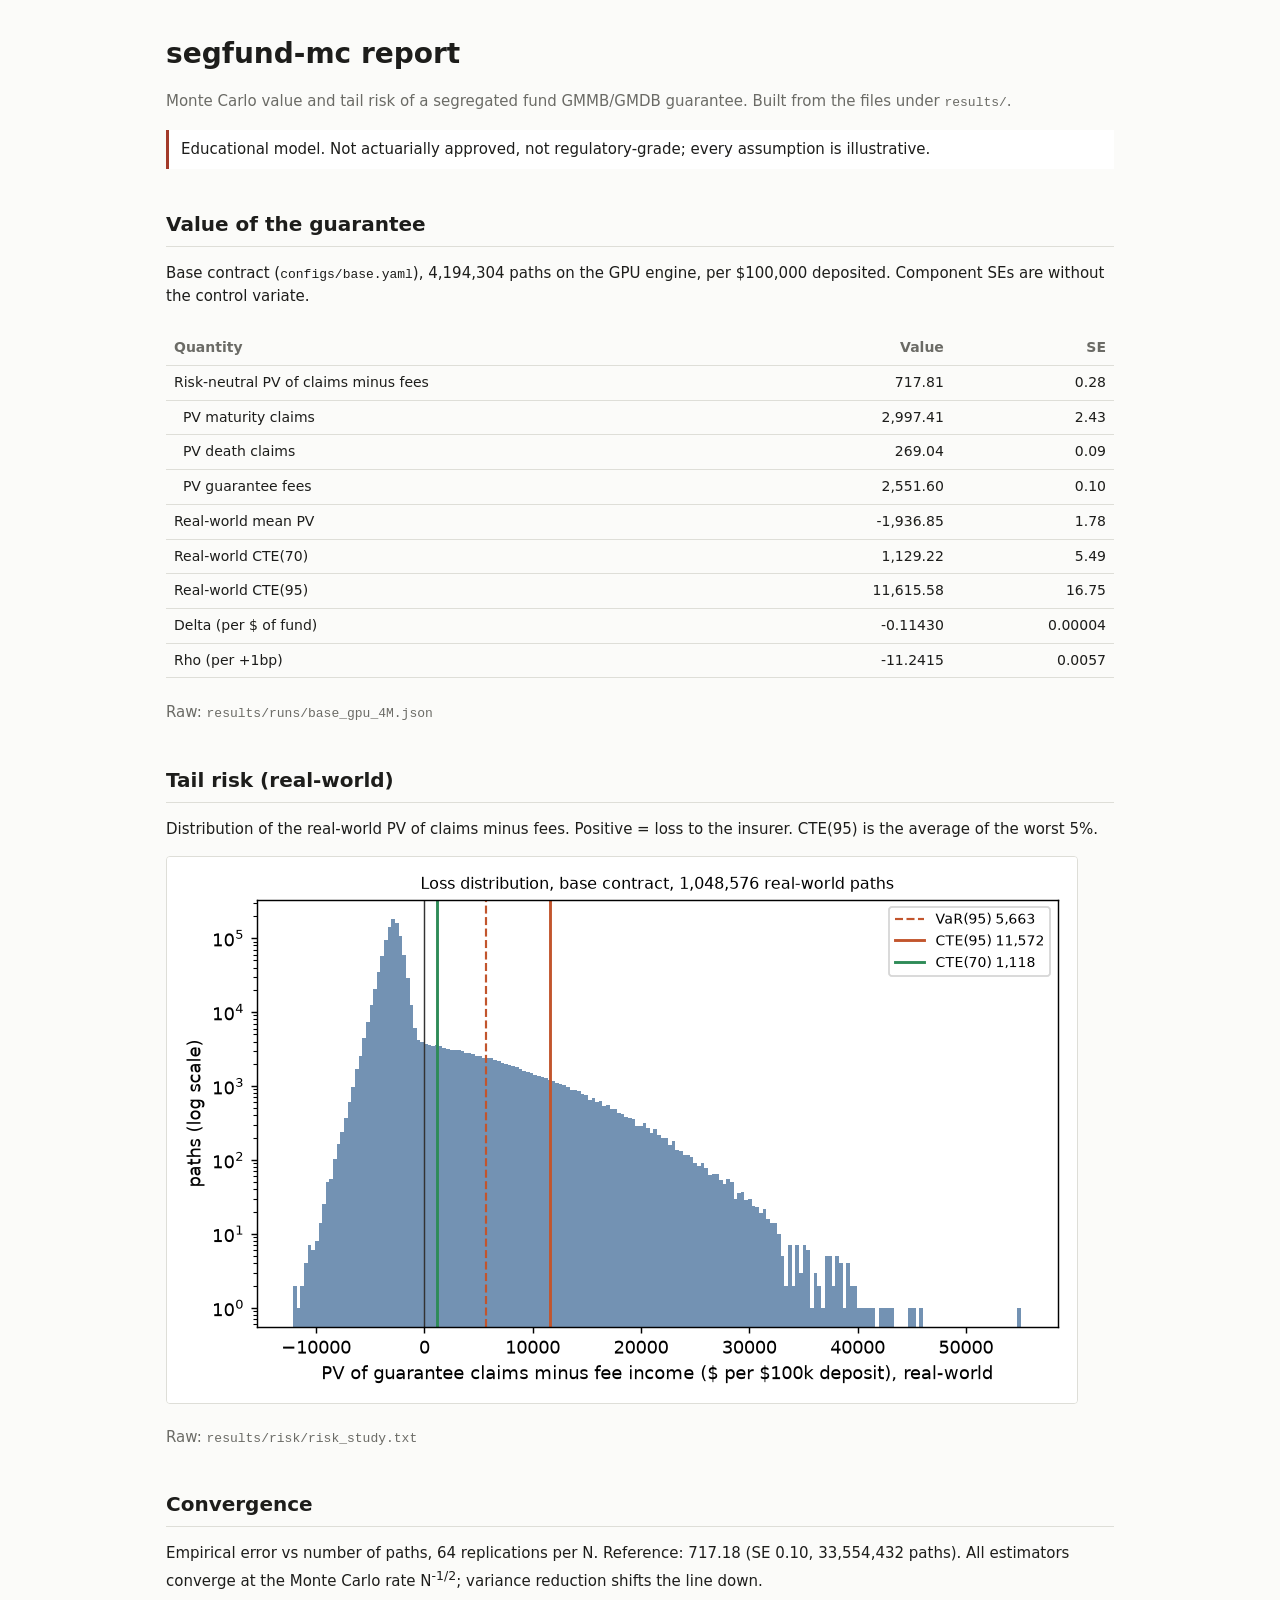
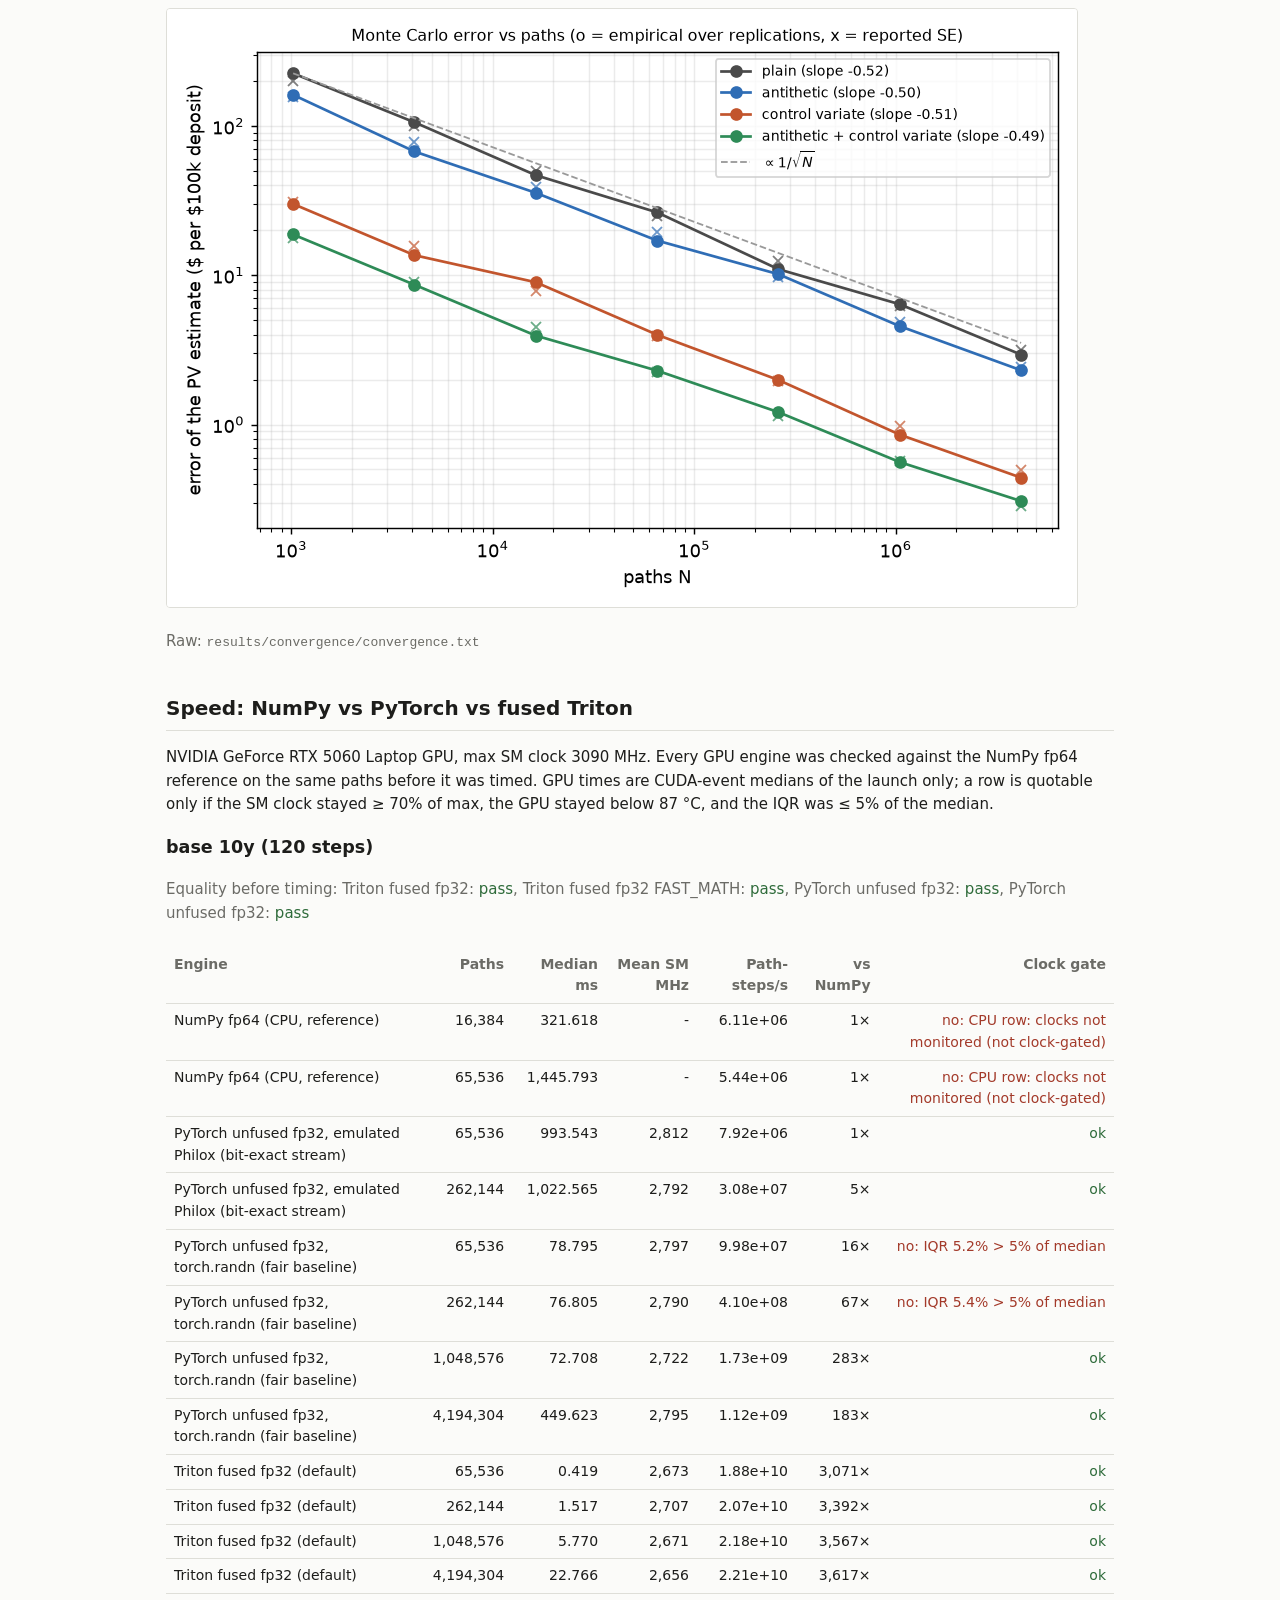
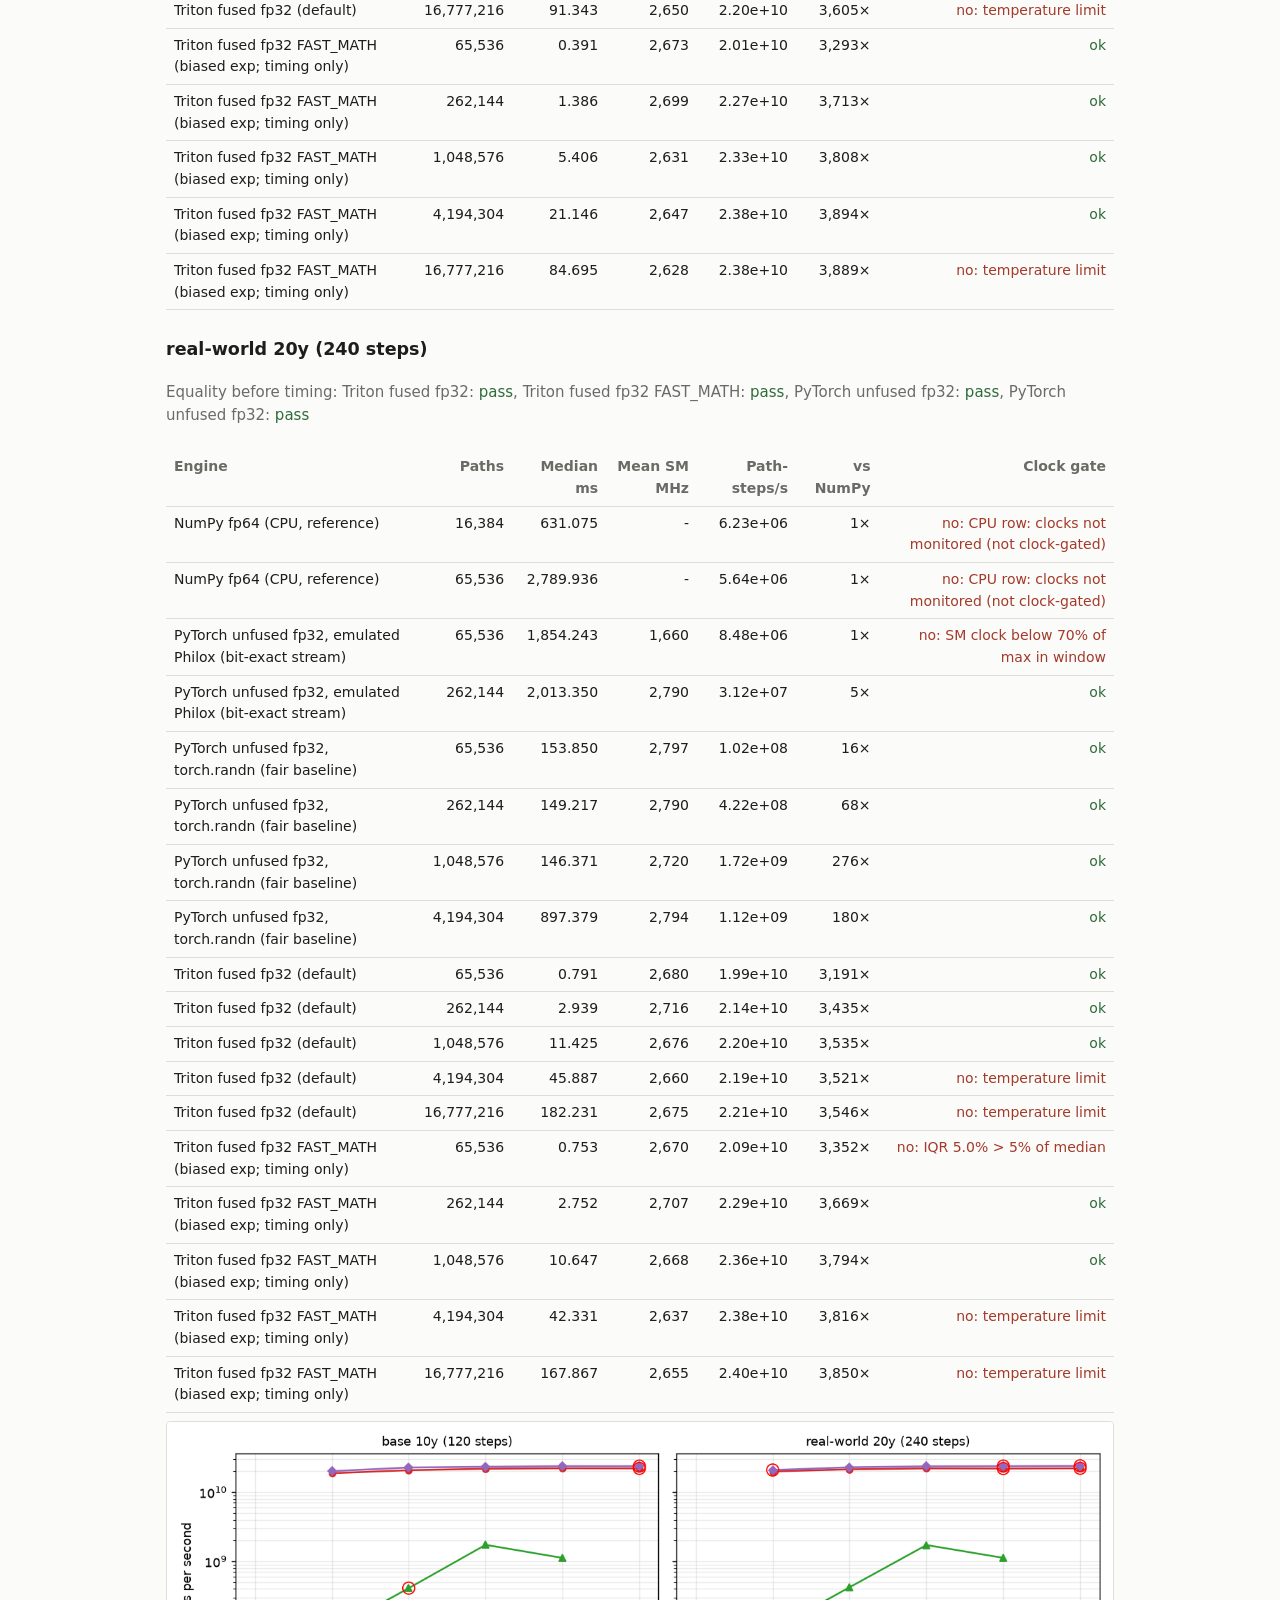
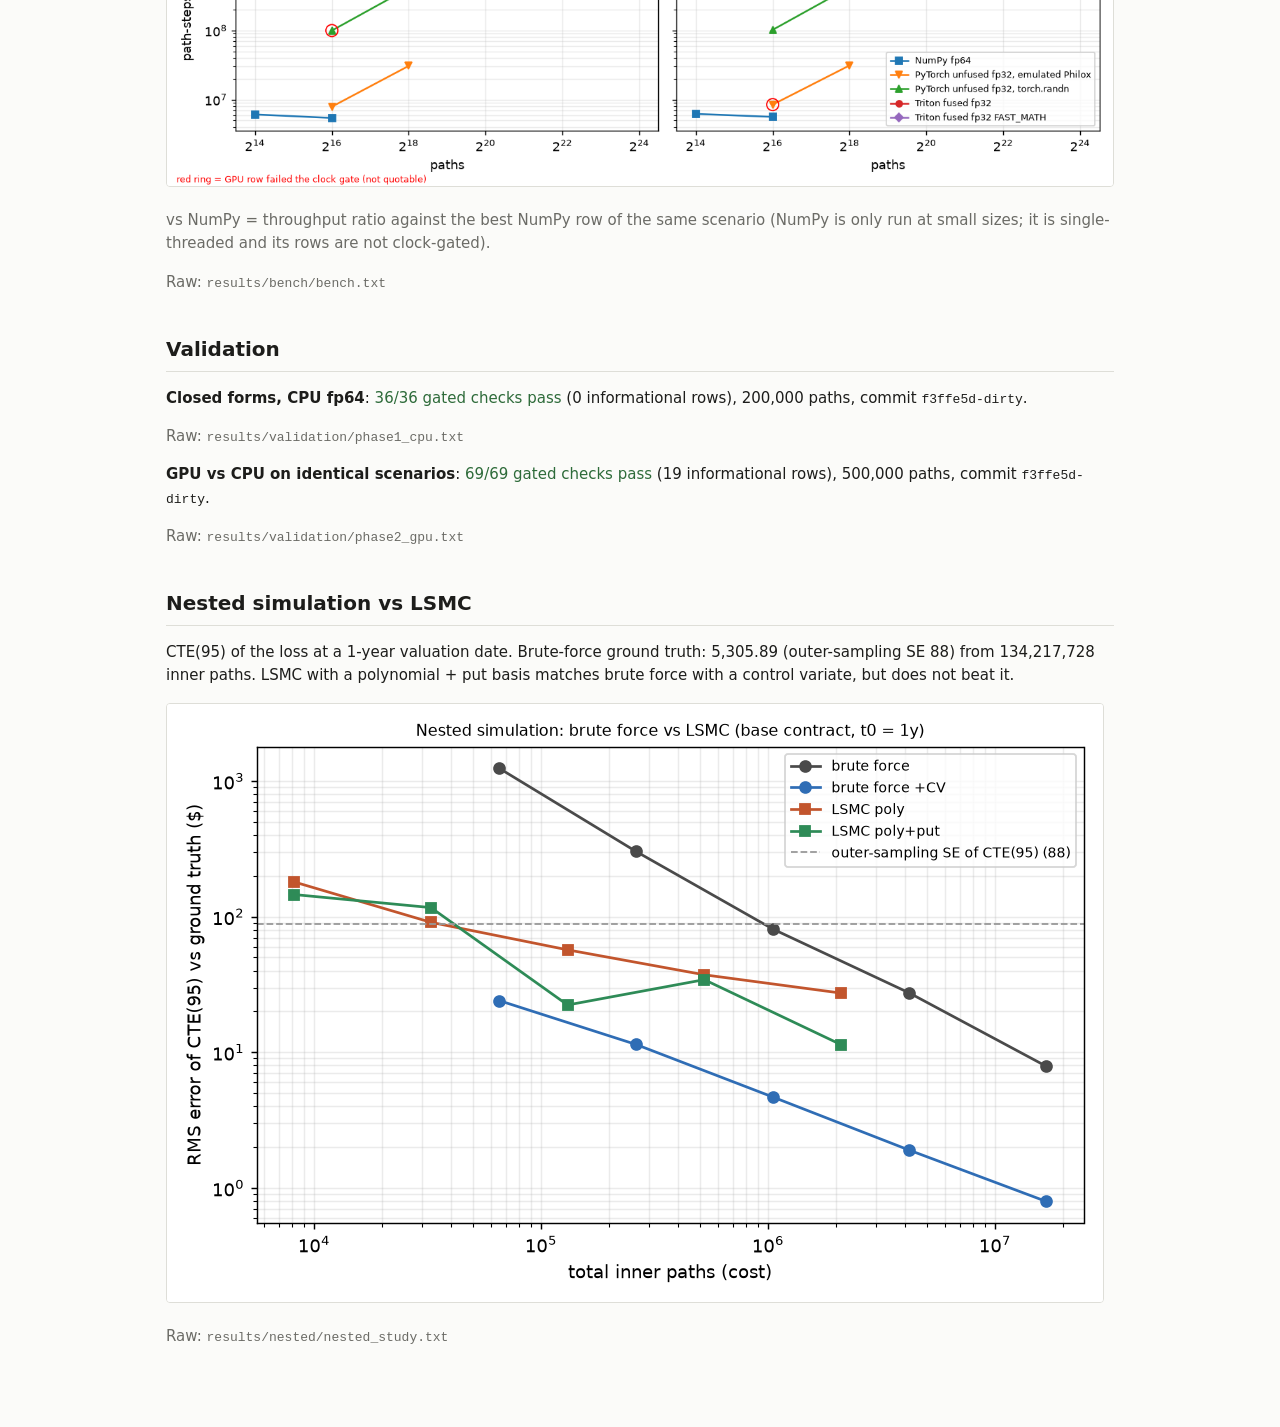
==== results/report/report.html @ 6a4b6b0b "HTML report and benchmark plot" ====
<!doctype html><html lang="en"><head><meta charset="utf-8">
<meta name="viewport" content="width=device-width,initial-scale=1"><title>segfund-mc report</title><style>
:root{--bg:#fbfbf9;--fg:#1d1d1b;--muted:#6b6b66;--line:#deded8;--card:#fff;--accent:#2f5d8a;--bad:#a33a2a;--ok:#2e6b3a}
@media (prefers-color-scheme:dark){:root{--bg:#161615;--fg:#e9e9e4;--muted:#9a9a93;--line:#34342f;--card:#1e1e1c;--accent:#8db4dc;--bad:#e08a7a;--ok:#8fc79a}}
*{box-sizing:border-box}body{margin:0;background:var(--bg);color:var(--fg);font:15px/1.55 system-ui,-apple-system,"Segoe UI",sans-serif}
main{max-width:980px;margin:0 auto;padding:32px 16px 64px}h1{font-size:28px;margin:0 0 4px}h2{font-size:20px;margin:40px 0 8px;border-bottom:1px solid var(--line);padding-bottom:6px}
.muted{color:var(--muted)}.warn{border-left:3px solid var(--bad);padding:8px 12px;background:var(--card);margin:16px 0}
table{border-collapse:collapse;width:100%;font-variant-numeric:tabular-nums;font-size:14px;margin:8px 0}th,td{padding:6px 8px;border-bottom:1px solid var(--line);text-align:right;vertical-align:top}
th:first-child,td:first-child{text-align:left}th{font-weight:600;color:var(--muted)}.scroll{overflow-x:auto}
img{max-width:100%;height:auto;background:#fff;border:1px solid var(--line);border-radius:4px}.ok{color:var(--ok)}.bad{color:var(--bad)}
code{font-family:ui-monospace,Consolas,monospace;font-size:13px}
</style></head>
<body><main><h1>segfund-mc report</h1>
<p class="muted">Monte Carlo value and tail risk of a segregated fund GMMB/GMDB guarantee. Built from the files under <code>results/</code>.</p>
<p class="warn">Educational model. Not actuarially approved, not regulatory-grade; every assumption is illustrative.</p>
<h2>Value of the guarantee</h2>
<p>Base contract (<code>configs/base.yaml</code>), 4,194,304 paths on the GPU engine, per $100,000 deposited. Component SEs are without the control variate.</p><div class="scroll"><table><thead><tr><th>Quantity</th><th>Value</th><th>SE</th></tr></thead><tbody><tr><td>Risk-neutral PV of claims minus fees</td><td>717.81</td><td>0.28</td></tr><tr><td>&nbsp;&nbsp;PV maturity claims</td><td>2,997.41</td><td>2.43</td></tr><tr><td>&nbsp;&nbsp;PV death claims</td><td>269.04</td><td>0.09</td></tr><tr><td>&nbsp;&nbsp;PV guarantee fees</td><td>2,551.60</td><td>0.10</td></tr><tr><td>Real-world mean PV</td><td>-1,936.85</td><td>1.78</td></tr><tr><td>Real-world CTE(70)</td><td>1,129.22</td><td>5.49</td></tr><tr><td>Real-world CTE(95)</td><td>11,615.58</td><td>16.75</td></tr><tr><td>Delta (per $ of fund)</td><td>-0.11430</td><td>0.00004</td></tr><tr><td>Rho (per +1bp)</td><td>-11.2415</td><td>0.0057</td></tr></tbody></table></div><p class="muted">Raw: <code>results/runs/base_gpu_4M.json</code></p>
<h2>Tail risk (real-world)</h2>
<p>Distribution of the real-world PV of claims minus fees. Positive = loss to the insurer. CTE(95) is the average of the worst 5%.</p><img alt="loss histogram" src="[data-uri]"><p class="muted">Raw: <code>results/risk/risk_study.txt</code></p>
<h2>Convergence</h2>
<p>Empirical error vs number of paths, 64 replications per N. Reference: 717.18 (SE 0.10, 33,554,432 paths). All estimators converge at the Monte Carlo rate N<sup>-1/2</sup>; variance reduction shifts the line down.</p><img alt="convergence" src="[data-uri]"><p class="muted">Raw: <code>results/convergence/convergence.txt</code></p>
<h2>Speed: NumPy vs PyTorch vs fused Triton</h2>
<p>NVIDIA GeForce RTX 5060 Laptop GPU, max SM clock 3090 MHz. Every GPU engine was checked against the NumPy fp64 reference on the same paths before it was timed. GPU times are CUDA-event medians of the launch only; a row is quotable only if the SM clock stayed &ge; 70% of max, the GPU stayed below 87 &deg;C, and the IQR was &le; 5% of the median.</p>
<h3>base 10y (120 steps)</h3><p class='muted'>Equality before timing: Triton fused fp32: <span class=ok>pass</span>, Triton fused fp32 FAST_MATH: <span class=ok>pass</span>, PyTorch unfused fp32: <span class=ok>pass</span>, PyTorch unfused fp32: <span class=ok>pass</span></p>
<div class="scroll"><table><thead><tr><th>Engine</th><th>Paths</th><th>Median ms</th><th>Mean SM MHz</th><th>Path-steps/s</th><th>vs NumPy</th><th>Clock gate</th></tr></thead><tbody><tr><td>NumPy fp64 (CPU, reference)</td><td>16,384</td><td>321.618</td><td>-</td><td>6.11e+06</td><td>1&times;</td><td><span class="bad">no: CPU row: clocks not monitored (not clock-gated)</span></td></tr><tr><td>NumPy fp64 (CPU, reference)</td><td>65,536</td><td>1,445.793</td><td>-</td><td>5.44e+06</td><td>1&times;</td><td><span class="bad">no: CPU row: clocks not monitored (not clock-gated)</span></td></tr><tr><td>PyTorch unfused fp32, emulated Philox (bit-exact stream)</td><td>65,536</td><td>993.543</td><td>2,812</td><td>7.92e+06</td><td>1&times;</td><td><span class="ok">ok</span></td></tr><tr><td>PyTorch unfused fp32, emulated Philox (bit-exact stream)</td><td>262,144</td><td>1,022.565</td><td>2,792</td><td>3.08e+07</td><td>5&times;</td><td><span class="ok">ok</span></td></tr><tr><td>PyTorch unfused fp32, torch.randn (fair baseline)</td><td>65,536</td><td>78.795</td><td>2,797</td><td>9.98e+07</td><td>16&times;</td><td><span class="bad">no: IQR 5.2% &gt; 5% of median</span></td></tr><tr><td>PyTorch unfused fp32, torch.randn (fair baseline)</td><td>262,144</td><td>76.805</td><td>2,790</td><td>4.10e+08</td><td>67&times;</td><td><span class="bad">no: IQR 5.4% &gt; 5% of median</span></td></tr><tr><td>PyTorch unfused fp32, torch.randn (fair baseline)</td><td>1,048,576</td><td>72.708</td><td>2,722</td><td>1.73e+09</td><td>283&times;</td><td><span class="ok">ok</span></td></tr><tr><td>PyTorch unfused fp32, torch.randn (fair baseline)</td><td>4,194,304</td><td>449.623</td><td>2,795</td><td>1.12e+09</td><td>183&times;</td><td><span class="ok">ok</span></td></tr><tr><td>Triton fused fp32 (default)</td><td>65,536</td><td>0.419</td><td>2,673</td><td>1.88e+10</td><td>3,071&times;</td><td><span class="ok">ok</span></td></tr><tr><td>Triton fused fp32 (default)</td><td>262,144</td><td>1.517</td><td>2,707</td><td>2.07e+10</td><td>3,392&times;</td><td><span class="ok">ok</span></td></tr><tr><td>Triton fused fp32 (default)</td><td>1,048,576</td><td>5.770</td><td>2,671</td><td>2.18e+10</td><td>3,567&times;</td><td><span class="ok">ok</span></td></tr><tr><td>Triton fused fp32 (default)</td><td>4,194,304</td><td>22.766</td><td>2,656</td><td>2.21e+10</td><td>3,617&times;</td><td><span class="ok">ok</span></td></tr><tr><td>Triton fused fp32 (default)</td><td>16,777,216</td><td>91.343</td><td>2,650</td><td>2.20e+10</td><td>3,605&times;</td><td><span class="bad">no: temperature limit</span></td></tr><tr><td>Triton fused fp32 FAST_MATH (biased exp; timing only)</td><td>65,536</td><td>0.391</td><td>2,673</td><td>2.01e+10</td><td>3,293&times;</td><td><span class="ok">ok</span></td></tr><tr><td>Triton fused fp32 FAST_MATH (biased exp; timing only)</td><td>262,144</td><td>1.386</td><td>2,699</td><td>2.27e+10</td><td>3,713&times;</td><td><span class="ok">ok</span></td></tr><tr><td>Triton fused fp32 FAST_MATH (biased exp; timing only)</td><td>1,048,576</td><td>5.406</td><td>2,631</td><td>2.33e+10</td><td>3,808&times;</td><td><span class="ok">ok</span></td></tr><tr><td>Triton fused fp32 FAST_MATH (biased exp; timing only)</td><td>4,194,304</td><td>21.146</td><td>2,647</td><td>2.38e+10</td><td>3,894&times;</td><td><span class="ok">ok</span></td></tr><tr><td>Triton fused fp32 FAST_MATH (biased exp; timing only)</td><td>16,777,216</td><td>84.695</td><td>2,628</td><td>2.38e+10</td><td>3,889&times;</td><td><span class="bad">no: temperature limit</span></td></tr></tbody></table></div>
<h3>real-world 20y (240 steps)</h3><p class='muted'>Equality before timing: Triton fused fp32: <span class=ok>pass</span>, Triton fused fp32 FAST_MATH: <span class=ok>pass</span>, PyTorch unfused fp32: <span class=ok>pass</span>, PyTorch unfused fp32: <span class=ok>pass</span></p>
<div class="scroll"><table><thead><tr><th>Engine</th><th>Paths</th><th>Median ms</th><th>Mean SM MHz</th><th>Path-steps/s</th><th>vs NumPy</th><th>Clock gate</th></tr></thead><tbody><tr><td>NumPy fp64 (CPU, reference)</td><td>16,384</td><td>631.075</td><td>-</td><td>6.23e+06</td><td>1&times;</td><td><span class="bad">no: CPU row: clocks not monitored (not clock-gated)</span></td></tr><tr><td>NumPy fp64 (CPU, reference)</td><td>65,536</td><td>2,789.936</td><td>-</td><td>5.64e+06</td><td>1&times;</td><td><span class="bad">no: CPU row: clocks not monitored (not clock-gated)</span></td></tr><tr><td>PyTorch unfused fp32, emulated Philox (bit-exact stream)</td><td>65,536</td><td>1,854.243</td><td>1,660</td><td>8.48e+06</td><td>1&times;</td><td><span class="bad">no: SM clock below 70% of max in window</span></td></tr><tr><td>PyTorch unfused fp32, emulated Philox (bit-exact stream)</td><td>262,144</td><td>2,013.350</td><td>2,790</td><td>3.12e+07</td><td>5&times;</td><td><span class="ok">ok</span></td></tr><tr><td>PyTorch unfused fp32, torch.randn (fair baseline)</td><td>65,536</td><td>153.850</td><td>2,797</td><td>1.02e+08</td><td>16&times;</td><td><span class="ok">ok</span></td></tr><tr><td>PyTorch unfused fp32, torch.randn (fair baseline)</td><td>262,144</td><td>149.217</td><td>2,790</td><td>4.22e+08</td><td>68&times;</td><td><span class="ok">ok</span></td></tr><tr><td>PyTorch unfused fp32, torch.randn (fair baseline)</td><td>1,048,576</td><td>146.371</td><td>2,720</td><td>1.72e+09</td><td>276&times;</td><td><span class="ok">ok</span></td></tr><tr><td>PyTorch unfused fp32, torch.randn (fair baseline)</td><td>4,194,304</td><td>897.379</td><td>2,794</td><td>1.12e+09</td><td>180&times;</td><td><span class="ok">ok</span></td></tr><tr><td>Triton fused fp32 (default)</td><td>65,536</td><td>0.791</td><td>2,680</td><td>1.99e+10</td><td>3,191&times;</td><td><span class="ok">ok</span></td></tr><tr><td>Triton fused fp32 (default)</td><td>262,144</td><td>2.939</td><td>2,716</td><td>2.14e+10</td><td>3,435&times;</td><td><span class="ok">ok</span></td></tr><tr><td>Triton fused fp32 (default)</td><td>1,048,576</td><td>11.425</td><td>2,676</td><td>2.20e+10</td><td>3,535&times;</td><td><span class="ok">ok</span></td></tr><tr><td>Triton fused fp32 (default)</td><td>4,194,304</td><td>45.887</td><td>2,660</td><td>2.19e+10</td><td>3,521&times;</td><td><span class="bad">no: temperature limit</span></td></tr><tr><td>Triton fused fp32 (default)</td><td>16,777,216</td><td>182.231</td><td>2,675</td><td>2.21e+10</td><td>3,546&times;</td><td><span class="bad">no: temperature limit</span></td></tr><tr><td>Triton fused fp32 FAST_MATH (biased exp; timing only)</td><td>65,536</td><td>0.753</td><td>2,670</td><td>2.09e+10</td><td>3,352&times;</td><td><span class="bad">no: IQR 5.0% &gt; 5% of median</span></td></tr><tr><td>Triton fused fp32 FAST_MATH (biased exp; timing only)</td><td>262,144</td><td>2.752</td><td>2,707</td><td>2.29e+10</td><td>3,669&times;</td><td><span class="ok">ok</span></td></tr><tr><td>Triton fused fp32 FAST_MATH (biased exp; timing only)</td><td>1,048,576</td><td>10.647</td><td>2,668</td><td>2.36e+10</td><td>3,794&times;</td><td><span class="ok">ok</span></td></tr><tr><td>Triton fused fp32 FAST_MATH (biased exp; timing only)</td><td>4,194,304</td><td>42.331</td><td>2,637</td><td>2.38e+10</td><td>3,816&times;</td><td><span class="bad">no: temperature limit</span></td></tr><tr><td>Triton fused fp32 FAST_MATH (biased exp; timing only)</td><td>16,777,216</td><td>167.867</td><td>2,655</td><td>2.40e+10</td><td>3,850&times;</td><td><span class="bad">no: temperature limit</span></td></tr></tbody></table></div>
<img alt="benchmark throughput" src="[data-uri]">
<p class='muted'>vs NumPy = throughput ratio against the best NumPy row of the same scenario (NumPy is only run at small sizes; it is single-threaded and its rows are not clock-gated).</p>
<p class="muted">Raw: <code>results/bench/bench.txt</code></p>
<h2>Validation</h2>
<p><b>Closed forms, CPU fp64</b>: <span class='ok'>36/36 gated checks pass</span> (0 informational rows), 200,000 paths, commit <code>f3ffe5d-dirty</code>.</p>
<p class="muted">Raw: <code>results/validation/phase1_cpu.txt</code></p>
<p><b>GPU vs CPU on identical scenarios</b>: <span class='ok'>69/69 gated checks pass</span> (19 informational rows), 500,000 paths, commit <code>f3ffe5d-dirty</code>.</p>
<p class="muted">Raw: <code>results/validation/phase2_gpu.txt</code></p>
<h2>Nested simulation vs LSMC</h2>
<p>CTE(95) of the loss at a 1-year valuation date. Brute-force ground truth: 5,305.89 (outer-sampling SE 88) from 134,217,728 inner paths. LSMC with a polynomial + put basis matches brute force with a control variate, but does not beat it.</p><img alt="nested" src="[data-uri]"><p class="muted">Raw: <code>results/nested/nested_study.txt</code></p>
</main></body></html>
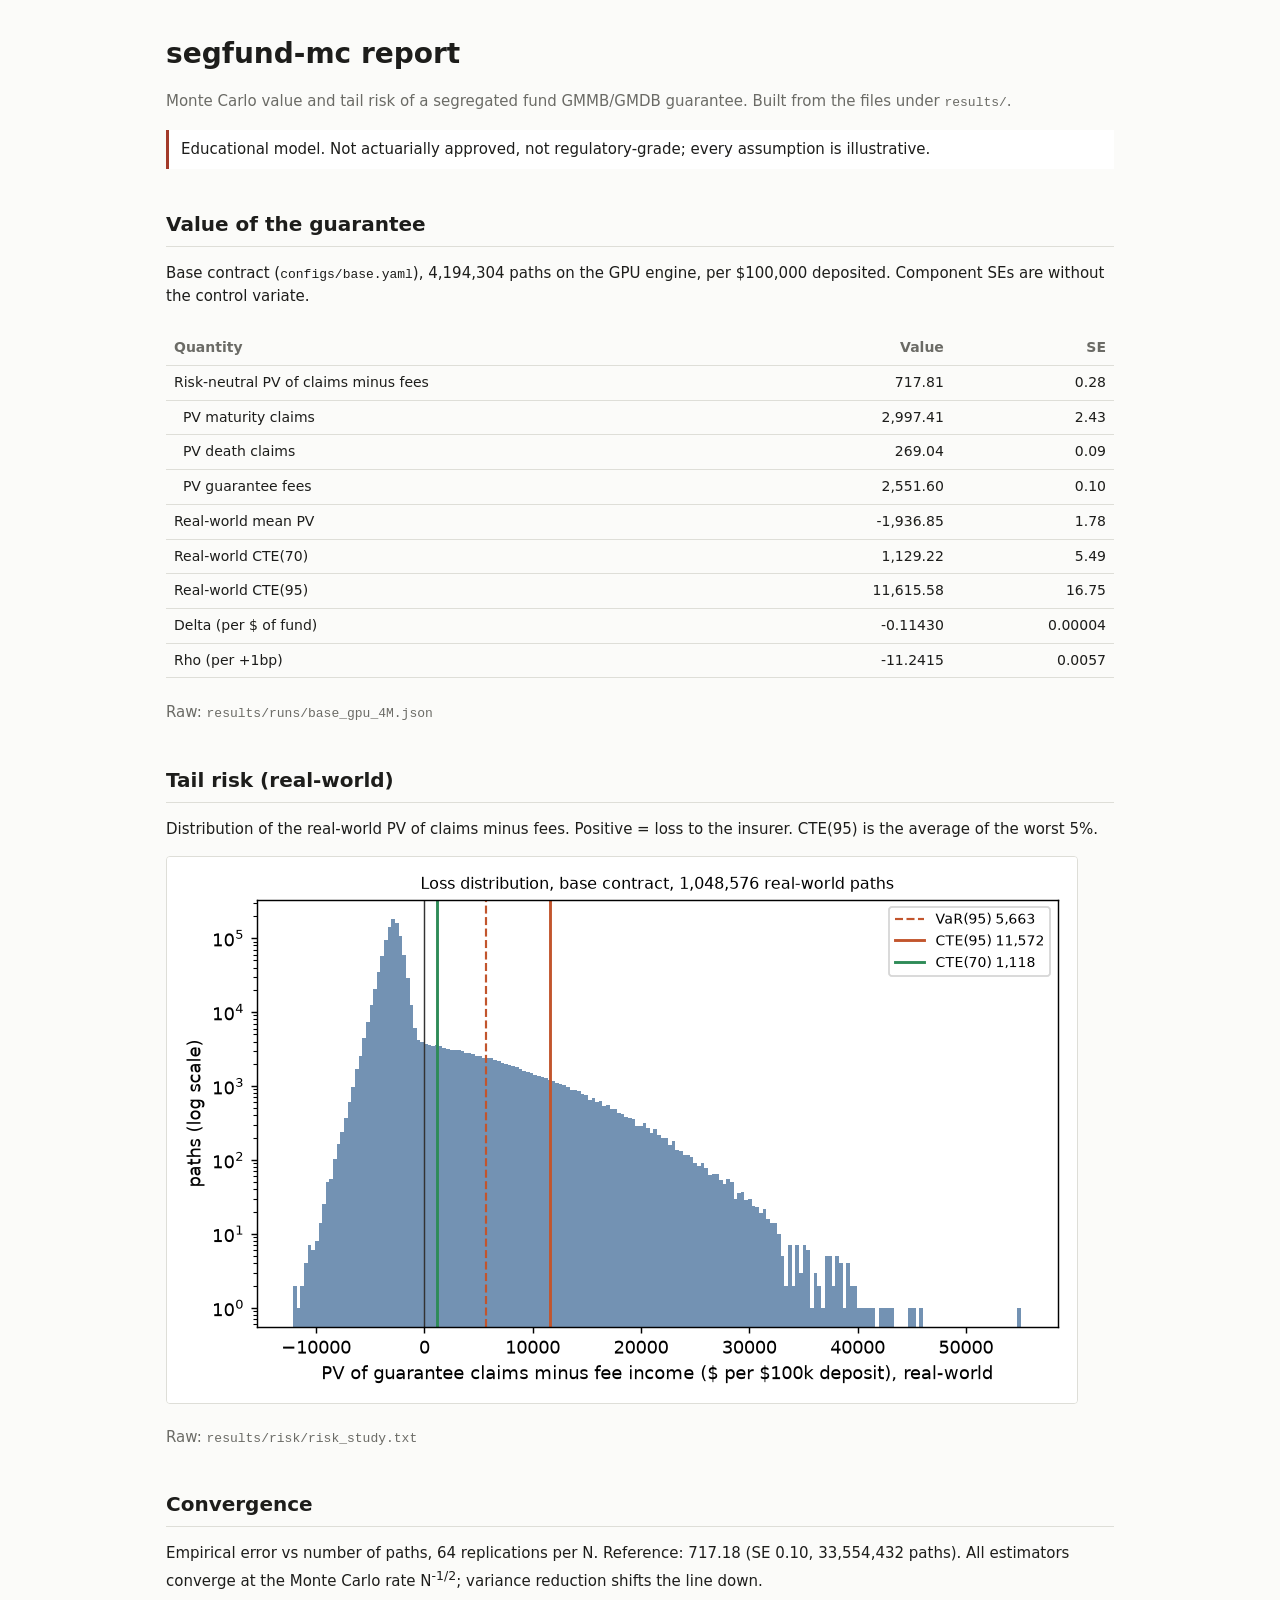
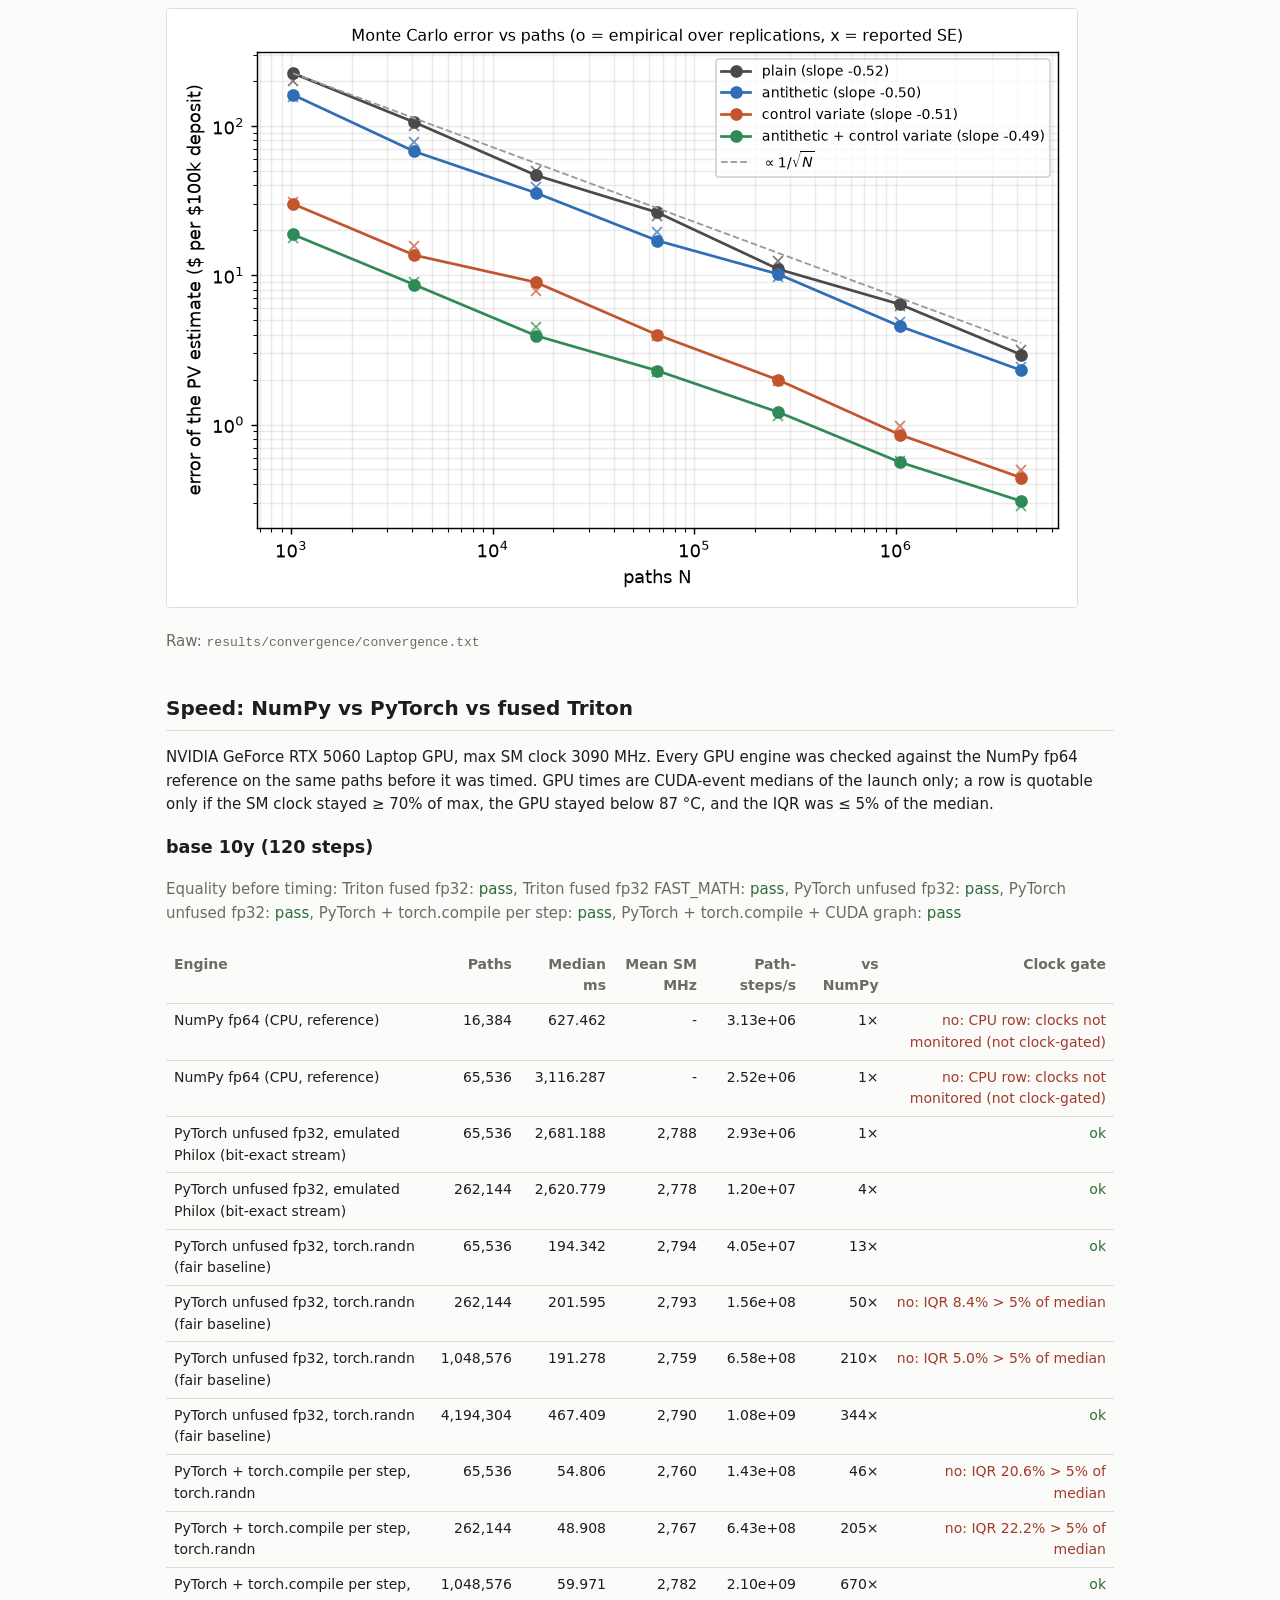
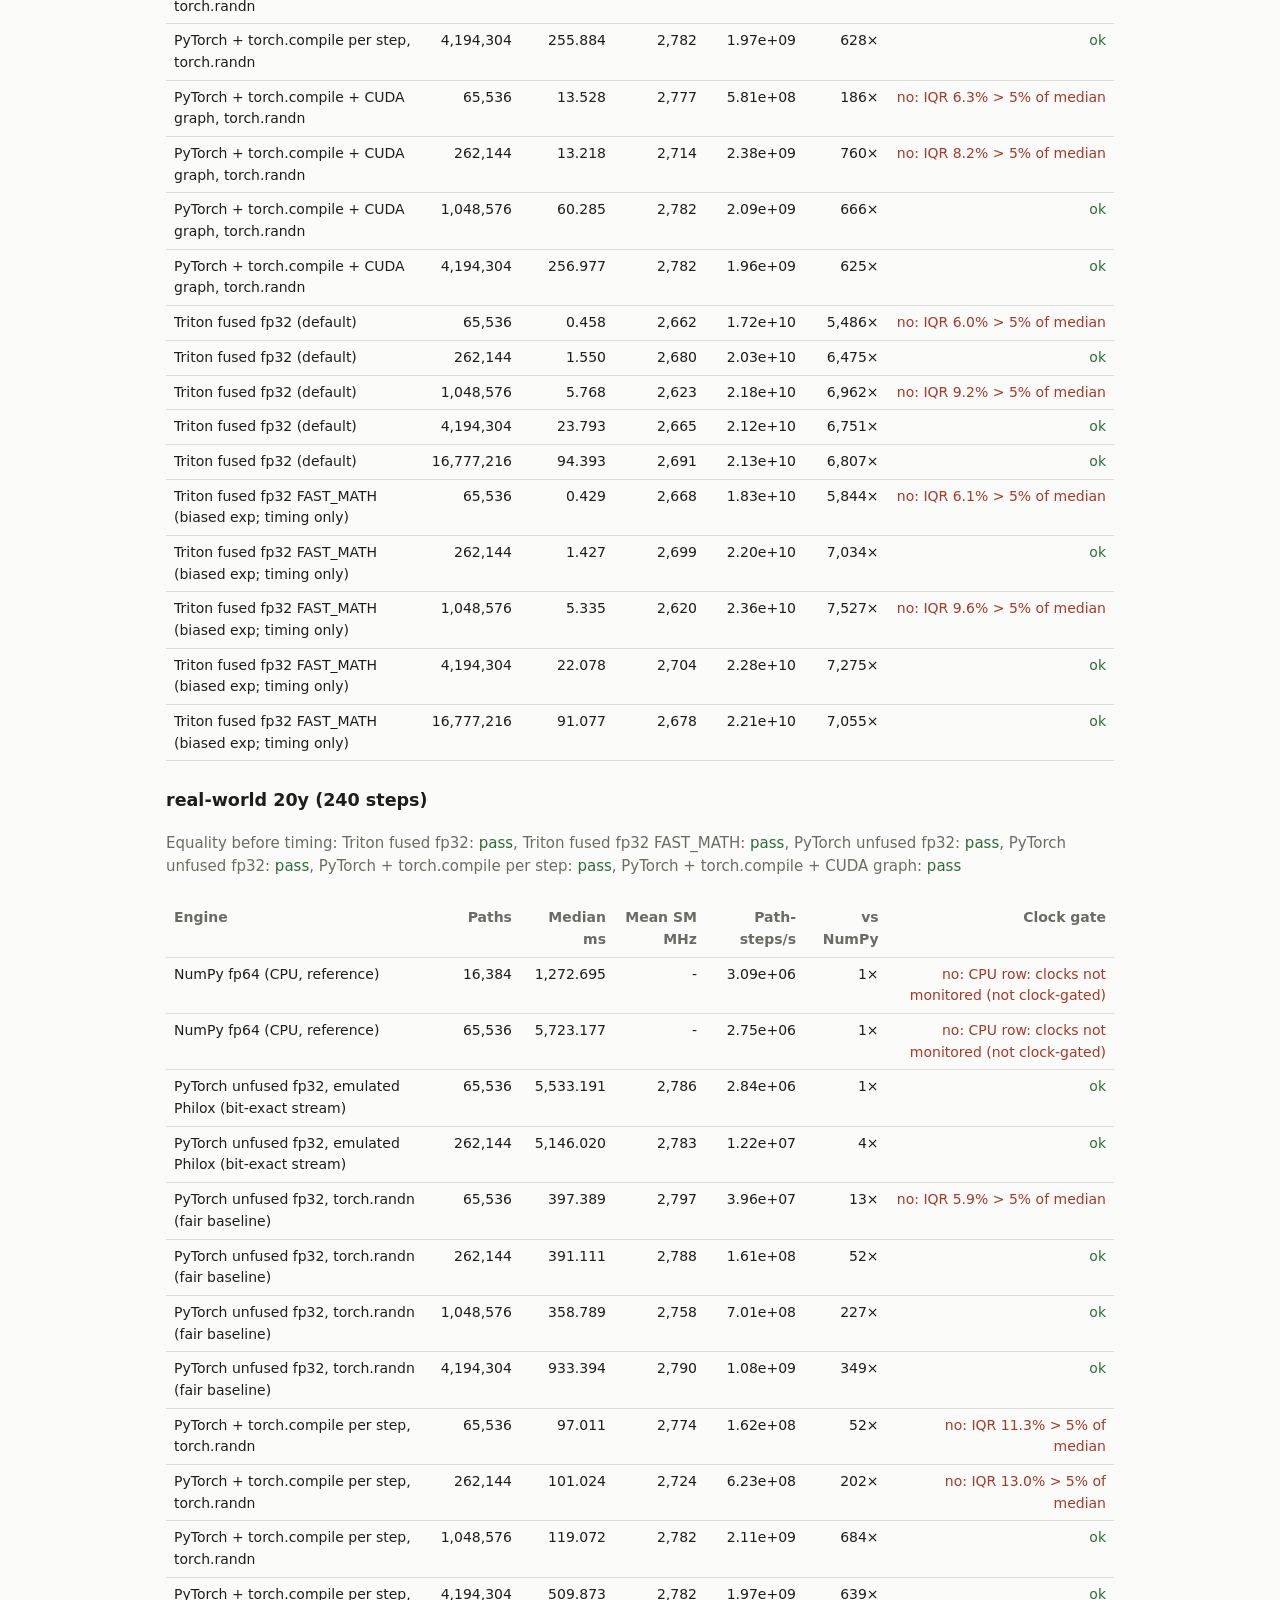
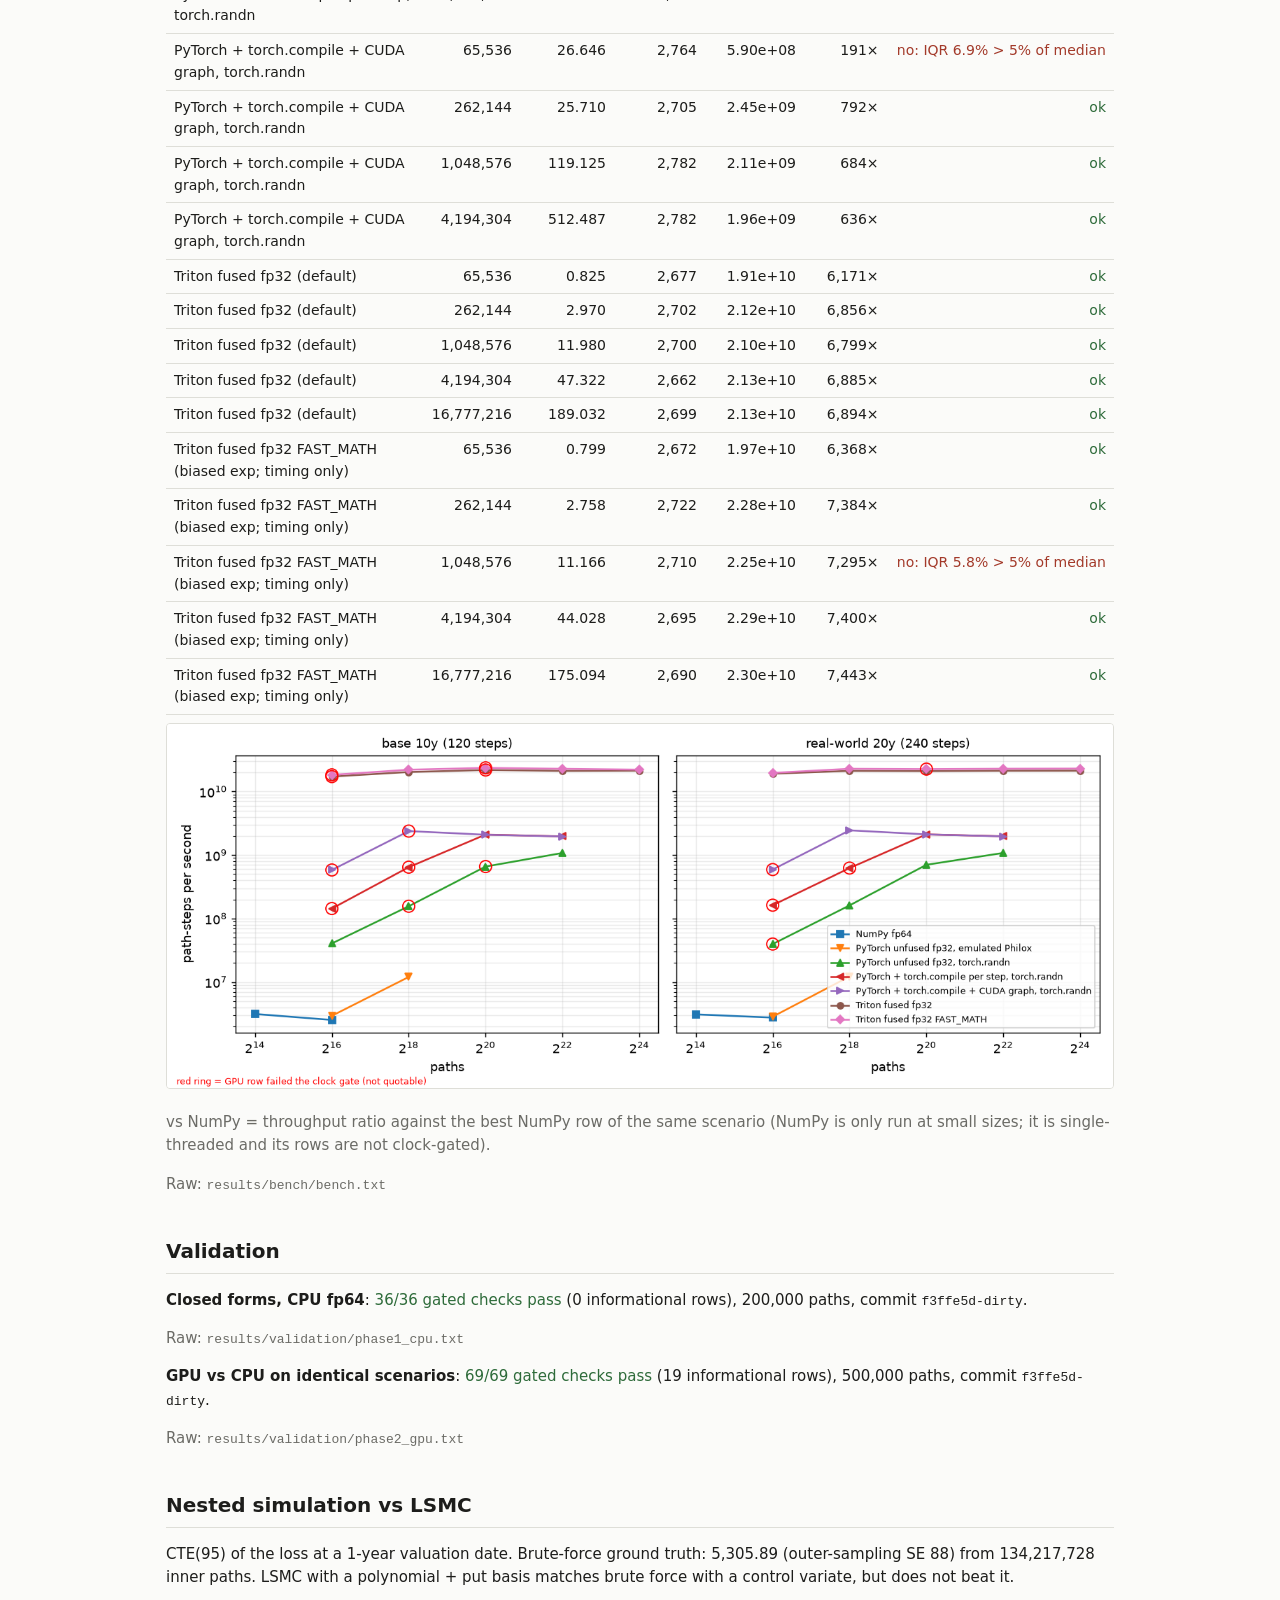
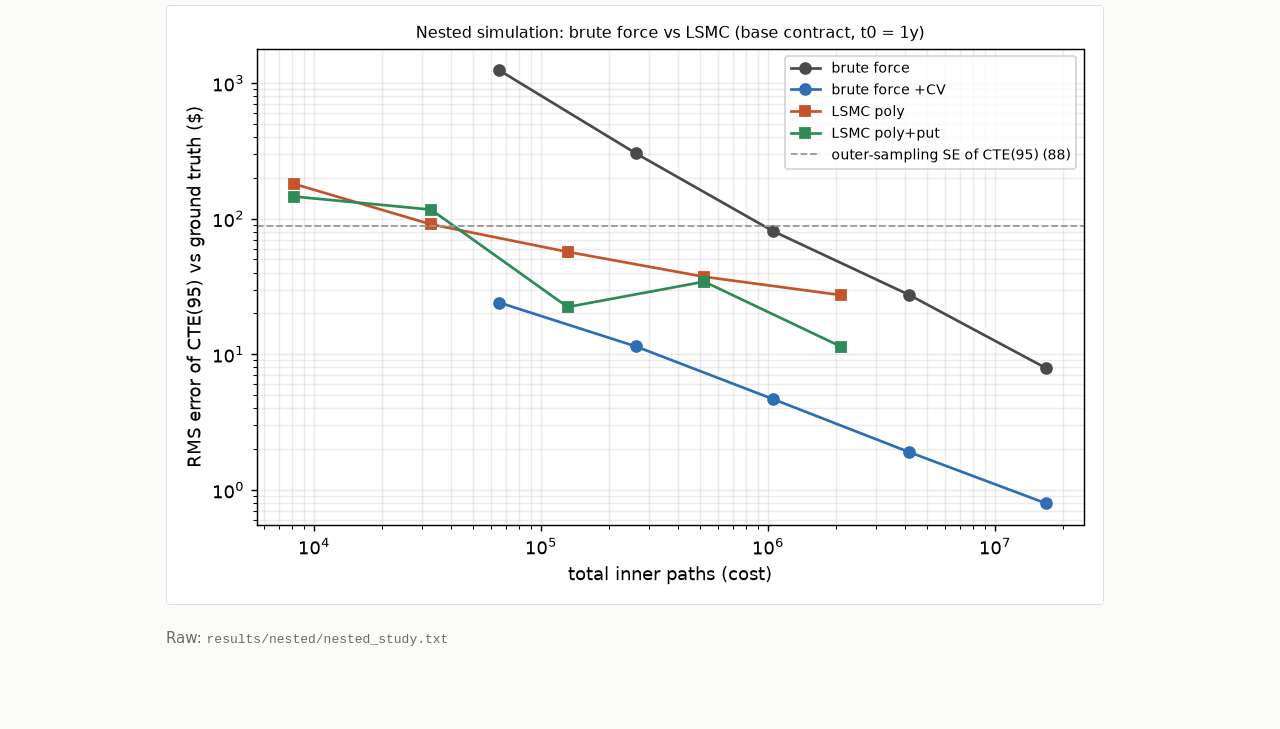
==== commit af4f38e4: "Bench runs 2-4 (run 3 kept: Triton rows overheated from a 70 C start); report rebuilt" ====
--- a/results/report/report.html
+++ b/results/report/report.html
@@ -21,11 +21,11 @@
 <p>Empirical error vs number of paths, 64 replications per N. Reference: 717.18 (SE 0.10, 33,554,432 paths). All estimators converge at the Monte Carlo rate N<sup>-1/2</sup>; variance reduction shifts the line down.</p><img alt="convergence" src="[data-uri]"><p class="muted">Raw: <code>results/convergence/convergence.txt</code></p>
 <h2>Speed: NumPy vs PyTorch vs fused Triton</h2>
 <p>NVIDIA GeForce RTX 5060 Laptop GPU, max SM clock 3090 MHz. Every GPU engine was checked against the NumPy fp64 reference on the same paths before it was timed. GPU times are CUDA-event medians of the launch only; a row is quotable only if the SM clock stayed &ge; 70% of max, the GPU stayed below 87 &deg;C, and the IQR was &le; 5% of the median.</p>
-<h3>base 10y (120 steps)</h3><p class='muted'>Equality before timing: Triton fused fp32: <span class=ok>pass</span>, Triton fused fp32 FAST_MATH: <span class=ok>pass</span>, PyTorch unfused fp32: <span class=ok>pass</span>, PyTorch unfused fp32: <span class=ok>pass</span></p>
-<div class="scroll"><table><thead><tr><th>Engine</th><th>Paths</th><th>Median ms</th><th>Mean SM MHz</th><th>Path-steps/s</th><th>vs NumPy</th><th>Clock gate</th></tr></thead><tbody><tr><td>NumPy fp64 (CPU, reference)</td><td>16,384</td><td>321.618</td><td>-</td><td>6.11e+06</td><td>1&times;</td><td><span class="bad">no: CPU row: clocks not monitored (not clock-gated)</span></td></tr><tr><td>NumPy fp64 (CPU, reference)</td><td>65,536</td><td>1,445.793</td><td>-</td><td>5.44e+06</td><td>1&times;</td><td><span class="bad">no: CPU row: clocks not monitored (not clock-gated)</span></td></tr><tr><td>PyTorch unfused fp32, emulated Philox (bit-exact stream)</td><td>65,536</td><td>993.543</td><td>2,812</td><td>7.92e+06</td><td>1&times;</td><td><span class="ok">ok</span></td></tr><tr><td>PyTorch unfused fp32, emulated Philox (bit-exact stream)</td><td>262,144</td><td>1,022.565</td><td>2,792</td><td>3.08e+07</td><td>5&times;</td><td><span class="ok">ok</span></td></tr><tr><td>PyTorch unfused fp32, torch.randn (fair baseline)</td><td>65,536</td><td>78.795</td><td>2,797</td><td>9.98e+07</td><td>16&times;</td><td><span class="bad">no: IQR 5.2% &gt; 5% of median</span></td></tr><tr><td>PyTorch unfused fp32, torch.randn (fair baseline)</td><td>262,144</td><td>76.805</td><td>2,790</td><td>4.10e+08</td><td>67&times;</td><td><span class="bad">no: IQR 5.4% &gt; 5% of median</span></td></tr><tr><td>PyTorch unfused fp32, torch.randn (fair baseline)</td><td>1,048,576</td><td>72.708</td><td>2,722</td><td>1.73e+09</td><td>283&times;</td><td><span class="ok">ok</span></td></tr><tr><td>PyTorch unfused fp32, torch.randn (fair baseline)</td><td>4,194,304</td><td>449.623</td><td>2,795</td><td>1.12e+09</td><td>183&times;</td><td><span class="ok">ok</span></td></tr><tr><td>Triton fused fp32 (default)</td><td>65,536</td><td>0.419</td><td>2,673</td><td>1.88e+10</td><td>3,071&times;</td><td><span class="ok">ok</span></td></tr><tr><td>Triton fused fp32 (default)</td><td>262,144</td><td>1.517</td><td>2,707</td><td>2.07e+10</td><td>3,392&times;</td><td><span class="ok">ok</span></td></tr><tr><td>Triton fused fp32 (default)</td><td>1,048,576</td><td>5.770</td><td>2,671</td><td>2.18e+10</td><td>3,567&times;</td><td><span class="ok">ok</span></td></tr><tr><td>Triton fused fp32 (default)</td><td>4,194,304</td><td>22.766</td><td>2,656</td><td>2.21e+10</td><td>3,617&times;</td><td><span class="ok">ok</span></td></tr><tr><td>Triton fused fp32 (default)</td><td>16,777,216</td><td>91.343</td><td>2,650</td><td>2.20e+10</td><td>3,605&times;</td><td><span class="bad">no: temperature limit</span></td></tr><tr><td>Triton fused fp32 FAST_MATH (biased exp; timing only)</td><td>65,536</td><td>0.391</td><td>2,673</td><td>2.01e+10</td><td>3,293&times;</td><td><span class="ok">ok</span></td></tr><tr><td>Triton fused fp32 FAST_MATH (biased exp; timing only)</td><td>262,144</td><td>1.386</td><td>2,699</td><td>2.27e+10</td><td>3,713&times;</td><td><span class="ok">ok</span></td></tr><tr><td>Triton fused fp32 FAST_MATH (biased exp; timing only)</td><td>1,048,576</td><td>5.406</td><td>2,631</td><td>2.33e+10</td><td>3,808&times;</td><td><span class="ok">ok</span></td></tr><tr><td>Triton fused fp32 FAST_MATH (biased exp; timing only)</td><td>4,194,304</td><td>21.146</td><td>2,647</td><td>2.38e+10</td><td>3,894&times;</td><td><span class="ok">ok</span></td></tr><tr><td>Triton fused fp32 FAST_MATH (biased exp; timing only)</td><td>16,777,216</td><td>84.695</td><td>2,628</td><td>2.38e+10</td><td>3,889&times;</td><td><span class="bad">no: temperature limit</span></td></tr></tbody></table></div>
-<h3>real-world 20y (240 steps)</h3><p class='muted'>Equality before timing: Triton fused fp32: <span class=ok>pass</span>, Triton fused fp32 FAST_MATH: <span class=ok>pass</span>, PyTorch unfused fp32: <span class=ok>pass</span>, PyTorch unfused fp32: <span class=ok>pass</span></p>
-<div class="scroll"><table><thead><tr><th>Engine</th><th>Paths</th><th>Median ms</th><th>Mean SM MHz</th><th>Path-steps/s</th><th>vs NumPy</th><th>Clock gate</th></tr></thead><tbody><tr><td>NumPy fp64 (CPU, reference)</td><td>16,384</td><td>631.075</td><td>-</td><td>6.23e+06</td><td>1&times;</td><td><span class="bad">no: CPU row: clocks not monitored (not clock-gated)</span></td></tr><tr><td>NumPy fp64 (CPU, reference)</td><td>65,536</td><td>2,789.936</td><td>-</td><td>5.64e+06</td><td>1&times;</td><td><span class="bad">no: CPU row: clocks not monitored (not clock-gated)</span></td></tr><tr><td>PyTorch unfused fp32, emulated Philox (bit-exact stream)</td><td>65,536</td><td>1,854.243</td><td>1,660</td><td>8.48e+06</td><td>1&times;</td><td><span class="bad">no: SM clock below 70% of max in window</span></td></tr><tr><td>PyTorch unfused fp32, emulated Philox (bit-exact stream)</td><td>262,144</td><td>2,013.350</td><td>2,790</td><td>3.12e+07</td><td>5&times;</td><td><span class="ok">ok</span></td></tr><tr><td>PyTorch unfused fp32, torch.randn (fair baseline)</td><td>65,536</td><td>153.850</td><td>2,797</td><td>1.02e+08</td><td>16&times;</td><td><span class="ok">ok</span></td></tr><tr><td>PyTorch unfused fp32, torch.randn (fair baseline)</td><td>262,144</td><td>149.217</td><td>2,790</td><td>4.22e+08</td><td>68&times;</td><td><span class="ok">ok</span></td></tr><tr><td>PyTorch unfused fp32, torch.randn (fair baseline)</td><td>1,048,576</td><td>146.371</td><td>2,720</td><td>1.72e+09</td><td>276&times;</td><td><span class="ok">ok</span></td></tr><tr><td>PyTorch unfused fp32, torch.randn (fair baseline)</td><td>4,194,304</td><td>897.379</td><td>2,794</td><td>1.12e+09</td><td>180&times;</td><td><span class="ok">ok</span></td></tr><tr><td>Triton fused fp32 (default)</td><td>65,536</td><td>0.791</td><td>2,680</td><td>1.99e+10</td><td>3,191&times;</td><td><span class="ok">ok</span></td></tr><tr><td>Triton fused fp32 (default)</td><td>262,144</td><td>2.939</td><td>2,716</td><td>2.14e+10</td><td>3,435&times;</td><td><span class="ok">ok</span></td></tr><tr><td>Triton fused fp32 (default)</td><td>1,048,576</td><td>11.425</td><td>2,676</td><td>2.20e+10</td><td>3,535&times;</td><td><span class="ok">ok</span></td></tr><tr><td>Triton fused fp32 (default)</td><td>4,194,304</td><td>45.887</td><td>2,660</td><td>2.19e+10</td><td>3,521&times;</td><td><span class="bad">no: temperature limit</span></td></tr><tr><td>Triton fused fp32 (default)</td><td>16,777,216</td><td>182.231</td><td>2,675</td><td>2.21e+10</td><td>3,546&times;</td><td><span class="bad">no: temperature limit</span></td></tr><tr><td>Triton fused fp32 FAST_MATH (biased exp; timing only)</td><td>65,536</td><td>0.753</td><td>2,670</td><td>2.09e+10</td><td>3,352&times;</td><td><span class="bad">no: IQR 5.0% &gt; 5% of median</span></td></tr><tr><td>Triton fused fp32 FAST_MATH (biased exp; timing only)</td><td>262,144</td><td>2.752</td><td>2,707</td><td>2.29e+10</td><td>3,669&times;</td><td><span class="ok">ok</span></td></tr><tr><td>Triton fused fp32 FAST_MATH (biased exp; timing only)</td><td>1,048,576</td><td>10.647</td><td>2,668</td><td>2.36e+10</td><td>3,794&times;</td><td><span class="ok">ok</span></td></tr><tr><td>Triton fused fp32 FAST_MATH (biased exp; timing only)</td><td>4,194,304</td><td>42.331</td><td>2,637</td><td>2.38e+10</td><td>3,816&times;</td><td><span class="bad">no: temperature limit</span></td></tr><tr><td>Triton fused fp32 FAST_MATH (biased exp; timing only)</td><td>16,777,216</td><td>167.867</td><td>2,655</td><td>2.40e+10</td><td>3,850&times;</td><td><span class="bad">no: temperature limit</span></td></tr></tbody></table></div>
-<img alt="benchmark throughput" src="[data-uri]">
+<h3>base 10y (120 steps)</h3><p class='muted'>Equality before timing: Triton fused fp32: <span class=ok>pass</span>, Triton fused fp32 FAST_MATH: <span class=ok>pass</span>, PyTorch unfused fp32: <span class=ok>pass</span>, PyTorch unfused fp32: <span class=ok>pass</span>, PyTorch + torch.compile per step: <span class=ok>pass</span>, PyTorch + torch.compile + CUDA graph: <span class=ok>pass</span></p>
+<div class="scroll"><table><thead><tr><th>Engine</th><th>Paths</th><th>Median ms</th><th>Mean SM MHz</th><th>Path-steps/s</th><th>vs NumPy</th><th>Clock gate</th></tr></thead><tbody><tr><td>NumPy fp64 (CPU, reference)</td><td>16,384</td><td>627.462</td><td>-</td><td>3.13e+06</td><td>1&times;</td><td><span class="bad">no: CPU row: clocks not monitored (not clock-gated)</span></td></tr><tr><td>NumPy fp64 (CPU, reference)</td><td>65,536</td><td>3,116.287</td><td>-</td><td>2.52e+06</td><td>1&times;</td><td><span class="bad">no: CPU row: clocks not monitored (not clock-gated)</span></td></tr><tr><td>PyTorch unfused fp32, emulated Philox (bit-exact stream)</td><td>65,536</td><td>2,681.188</td><td>2,788</td><td>2.93e+06</td><td>1&times;</td><td><span class="ok">ok</span></td></tr><tr><td>PyTorch unfused fp32, emulated Philox (bit-exact stream)</td><td>262,144</td><td>2,620.779</td><td>2,778</td><td>1.20e+07</td><td>4&times;</td><td><span class="ok">ok</span></td></tr><tr><td>PyTorch unfused fp32, torch.randn (fair baseline)</td><td>65,536</td><td>194.342</td><td>2,794</td><td>4.05e+07</td><td>13&times;</td><td><span class="ok">ok</span></td></tr><tr><td>PyTorch unfused fp32, torch.randn (fair baseline)</td><td>262,144</td><td>201.595</td><td>2,793</td><td>1.56e+08</td><td>50&times;</td><td><span class="bad">no: IQR 8.4% &gt; 5% of median</span></td></tr><tr><td>PyTorch unfused fp32, torch.randn (fair baseline)</td><td>1,048,576</td><td>191.278</td><td>2,759</td><td>6.58e+08</td><td>210&times;</td><td><span class="bad">no: IQR 5.0% &gt; 5% of median</span></td></tr><tr><td>PyTorch unfused fp32, torch.randn (fair baseline)</td><td>4,194,304</td><td>467.409</td><td>2,790</td><td>1.08e+09</td><td>344&times;</td><td><span class="ok">ok</span></td></tr><tr><td>PyTorch + torch.compile per step, torch.randn</td><td>65,536</td><td>54.806</td><td>2,760</td><td>1.43e+08</td><td>46&times;</td><td><span class="bad">no: IQR 20.6% &gt; 5% of median</span></td></tr><tr><td>PyTorch + torch.compile per step, torch.randn</td><td>262,144</td><td>48.908</td><td>2,767</td><td>6.43e+08</td><td>205&times;</td><td><span class="bad">no: IQR 22.2% &gt; 5% of median</span></td></tr><tr><td>PyTorch + torch.compile per step, torch.randn</td><td>1,048,576</td><td>59.971</td><td>2,782</td><td>2.10e+09</td><td>670&times;</td><td><span class="ok">ok</span></td></tr><tr><td>PyTorch + torch.compile per step, torch.randn</td><td>4,194,304</td><td>255.884</td><td>2,782</td><td>1.97e+09</td><td>628&times;</td><td><span class="ok">ok</span></td></tr><tr><td>PyTorch + torch.compile + CUDA graph, torch.randn</td><td>65,536</td><td>13.528</td><td>2,777</td><td>5.81e+08</td><td>186&times;</td><td><span class="bad">no: IQR 6.3% &gt; 5% of median</span></td></tr><tr><td>PyTorch + torch.compile + CUDA graph, torch.randn</td><td>262,144</td><td>13.218</td><td>2,714</td><td>2.38e+09</td><td>760&times;</td><td><span class="bad">no: IQR 8.2% &gt; 5% of median</span></td></tr><tr><td>PyTorch + torch.compile + CUDA graph, torch.randn</td><td>1,048,576</td><td>60.285</td><td>2,782</td><td>2.09e+09</td><td>666&times;</td><td><span class="ok">ok</span></td></tr><tr><td>PyTorch + torch.compile + CUDA graph, torch.randn</td><td>4,194,304</td><td>256.977</td><td>2,782</td><td>1.96e+09</td><td>625&times;</td><td><span class="ok">ok</span></td></tr><tr><td>Triton fused fp32 (default)</td><td>65,536</td><td>0.458</td><td>2,662</td><td>1.72e+10</td><td>5,486&times;</td><td><span class="bad">no: IQR 6.0% &gt; 5% of median</span></td></tr><tr><td>Triton fused fp32 (default)</td><td>262,144</td><td>1.550</td><td>2,680</td><td>2.03e+10</td><td>6,475&times;</td><td><span class="ok">ok</span></td></tr><tr><td>Triton fused fp32 (default)</td><td>1,048,576</td><td>5.768</td><td>2,623</td><td>2.18e+10</td><td>6,962&times;</td><td><span class="bad">no: IQR 9.2% &gt; 5% of median</span></td></tr><tr><td>Triton fused fp32 (default)</td><td>4,194,304</td><td>23.793</td><td>2,665</td><td>2.12e+10</td><td>6,751&times;</td><td><span class="ok">ok</span></td></tr><tr><td>Triton fused fp32 (default)</td><td>16,777,216</td><td>94.393</td><td>2,691</td><td>2.13e+10</td><td>6,807&times;</td><td><span class="ok">ok</span></td></tr><tr><td>Triton fused fp32 FAST_MATH (biased exp; timing only)</td><td>65,536</td><td>0.429</td><td>2,668</td><td>1.83e+10</td><td>5,844&times;</td><td><span class="bad">no: IQR 6.1% &gt; 5% of median</span></td></tr><tr><td>Triton fused fp32 FAST_MATH (biased exp; timing only)</td><td>262,144</td><td>1.427</td><td>2,699</td><td>2.20e+10</td><td>7,034&times;</td><td><span class="ok">ok</span></td></tr><tr><td>Triton fused fp32 FAST_MATH (biased exp; timing only)</td><td>1,048,576</td><td>5.335</td><td>2,620</td><td>2.36e+10</td><td>7,527&times;</td><td><span class="bad">no: IQR 9.6% &gt; 5% of median</span></td></tr><tr><td>Triton fused fp32 FAST_MATH (biased exp; timing only)</td><td>4,194,304</td><td>22.078</td><td>2,704</td><td>2.28e+10</td><td>7,275&times;</td><td><span class="ok">ok</span></td></tr><tr><td>Triton fused fp32 FAST_MATH (biased exp; timing only)</td><td>16,777,216</td><td>91.077</td><td>2,678</td><td>2.21e+10</td><td>7,055&times;</td><td><span class="ok">ok</span></td></tr></tbody></table></div>
+<h3>real-world 20y (240 steps)</h3><p class='muted'>Equality before timing: Triton fused fp32: <span class=ok>pass</span>, Triton fused fp32 FAST_MATH: <span class=ok>pass</span>, PyTorch unfused fp32: <span class=ok>pass</span>, PyTorch unfused fp32: <span class=ok>pass</span>, PyTorch + torch.compile per step: <span class=ok>pass</span>, PyTorch + torch.compile + CUDA graph: <span class=ok>pass</span></p>
+<div class="scroll"><table><thead><tr><th>Engine</th><th>Paths</th><th>Median ms</th><th>Mean SM MHz</th><th>Path-steps/s</th><th>vs NumPy</th><th>Clock gate</th></tr></thead><tbody><tr><td>NumPy fp64 (CPU, reference)</td><td>16,384</td><td>1,272.695</td><td>-</td><td>3.09e+06</td><td>1&times;</td><td><span class="bad">no: CPU row: clocks not monitored (not clock-gated)</span></td></tr><tr><td>NumPy fp64 (CPU, reference)</td><td>65,536</td><td>5,723.177</td><td>-</td><td>2.75e+06</td><td>1&times;</td><td><span class="bad">no: CPU row: clocks not monitored (not clock-gated)</span></td></tr><tr><td>PyTorch unfused fp32, emulated Philox (bit-exact stream)</td><td>65,536</td><td>5,533.191</td><td>2,786</td><td>2.84e+06</td><td>1&times;</td><td><span class="ok">ok</span></td></tr><tr><td>PyTorch unfused fp32, emulated Philox (bit-exact stream)</td><td>262,144</td><td>5,146.020</td><td>2,783</td><td>1.22e+07</td><td>4&times;</td><td><span class="ok">ok</span></td></tr><tr><td>PyTorch unfused fp32, torch.randn (fair baseline)</td><td>65,536</td><td>397.389</td><td>2,797</td><td>3.96e+07</td><td>13&times;</td><td><span class="bad">no: IQR 5.9% &gt; 5% of median</span></td></tr><tr><td>PyTorch unfused fp32, torch.randn (fair baseline)</td><td>262,144</td><td>391.111</td><td>2,788</td><td>1.61e+08</td><td>52&times;</td><td><span class="ok">ok</span></td></tr><tr><td>PyTorch unfused fp32, torch.randn (fair baseline)</td><td>1,048,576</td><td>358.789</td><td>2,758</td><td>7.01e+08</td><td>227&times;</td><td><span class="ok">ok</span></td></tr><tr><td>PyTorch unfused fp32, torch.randn (fair baseline)</td><td>4,194,304</td><td>933.394</td><td>2,790</td><td>1.08e+09</td><td>349&times;</td><td><span class="ok">ok</span></td></tr><tr><td>PyTorch + torch.compile per step, torch.randn</td><td>65,536</td><td>97.011</td><td>2,774</td><td>1.62e+08</td><td>52&times;</td><td><span class="bad">no: IQR 11.3% &gt; 5% of median</span></td></tr><tr><td>PyTorch + torch.compile per step, torch.randn</td><td>262,144</td><td>101.024</td><td>2,724</td><td>6.23e+08</td><td>202&times;</td><td><span class="bad">no: IQR 13.0% &gt; 5% of median</span></td></tr><tr><td>PyTorch + torch.compile per step, torch.randn</td><td>1,048,576</td><td>119.072</td><td>2,782</td><td>2.11e+09</td><td>684&times;</td><td><span class="ok">ok</span></td></tr><tr><td>PyTorch + torch.compile per step, torch.randn</td><td>4,194,304</td><td>509.873</td><td>2,782</td><td>1.97e+09</td><td>639&times;</td><td><span class="ok">ok</span></td></tr><tr><td>PyTorch + torch.compile + CUDA graph, torch.randn</td><td>65,536</td><td>26.646</td><td>2,764</td><td>5.90e+08</td><td>191&times;</td><td><span class="bad">no: IQR 6.9% &gt; 5% of median</span></td></tr><tr><td>PyTorch + torch.compile + CUDA graph, torch.randn</td><td>262,144</td><td>25.710</td><td>2,705</td><td>2.45e+09</td><td>792&times;</td><td><span class="ok">ok</span></td></tr><tr><td>PyTorch + torch.compile + CUDA graph, torch.randn</td><td>1,048,576</td><td>119.125</td><td>2,782</td><td>2.11e+09</td><td>684&times;</td><td><span class="ok">ok</span></td></tr><tr><td>PyTorch + torch.compile + CUDA graph, torch.randn</td><td>4,194,304</td><td>512.487</td><td>2,782</td><td>1.96e+09</td><td>636&times;</td><td><span class="ok">ok</span></td></tr><tr><td>Triton fused fp32 (default)</td><td>65,536</td><td>0.825</td><td>2,677</td><td>1.91e+10</td><td>6,171&times;</td><td><span class="ok">ok</span></td></tr><tr><td>Triton fused fp32 (default)</td><td>262,144</td><td>2.970</td><td>2,702</td><td>2.12e+10</td><td>6,856&times;</td><td><span class="ok">ok</span></td></tr><tr><td>Triton fused fp32 (default)</td><td>1,048,576</td><td>11.980</td><td>2,700</td><td>2.10e+10</td><td>6,799&times;</td><td><span class="ok">ok</span></td></tr><tr><td>Triton fused fp32 (default)</td><td>4,194,304</td><td>47.322</td><td>2,662</td><td>2.13e+10</td><td>6,885&times;</td><td><span class="ok">ok</span></td></tr><tr><td>Triton fused fp32 (default)</td><td>16,777,216</td><td>189.032</td><td>2,699</td><td>2.13e+10</td><td>6,894&times;</td><td><span class="ok">ok</span></td></tr><tr><td>Triton fused fp32 FAST_MATH (biased exp; timing only)</td><td>65,536</td><td>0.799</td><td>2,672</td><td>1.97e+10</td><td>6,368&times;</td><td><span class="ok">ok</span></td></tr><tr><td>Triton fused fp32 FAST_MATH (biased exp; timing only)</td><td>262,144</td><td>2.758</td><td>2,722</td><td>2.28e+10</td><td>7,384&times;</td><td><span class="ok">ok</span></td></tr><tr><td>Triton fused fp32 FAST_MATH (biased exp; timing only)</td><td>1,048,576</td><td>11.166</td><td>2,710</td><td>2.25e+10</td><td>7,295&times;</td><td><span class="bad">no: IQR 5.8% &gt; 5% of median</span></td></tr><tr><td>Triton fused fp32 FAST_MATH (biased exp; timing only)</td><td>4,194,304</td><td>44.028</td><td>2,695</td><td>2.29e+10</td><td>7,400&times;</td><td><span class="ok">ok</span></td></tr><tr><td>Triton fused fp32 FAST_MATH (biased exp; timing only)</td><td>16,777,216</td><td>175.094</td><td>2,690</td><td>2.30e+10</td><td>7,443&times;</td><td><span class="ok">ok</span></td></tr></tbody></table></div>
+<img alt="benchmark throughput" src="[data-uri]